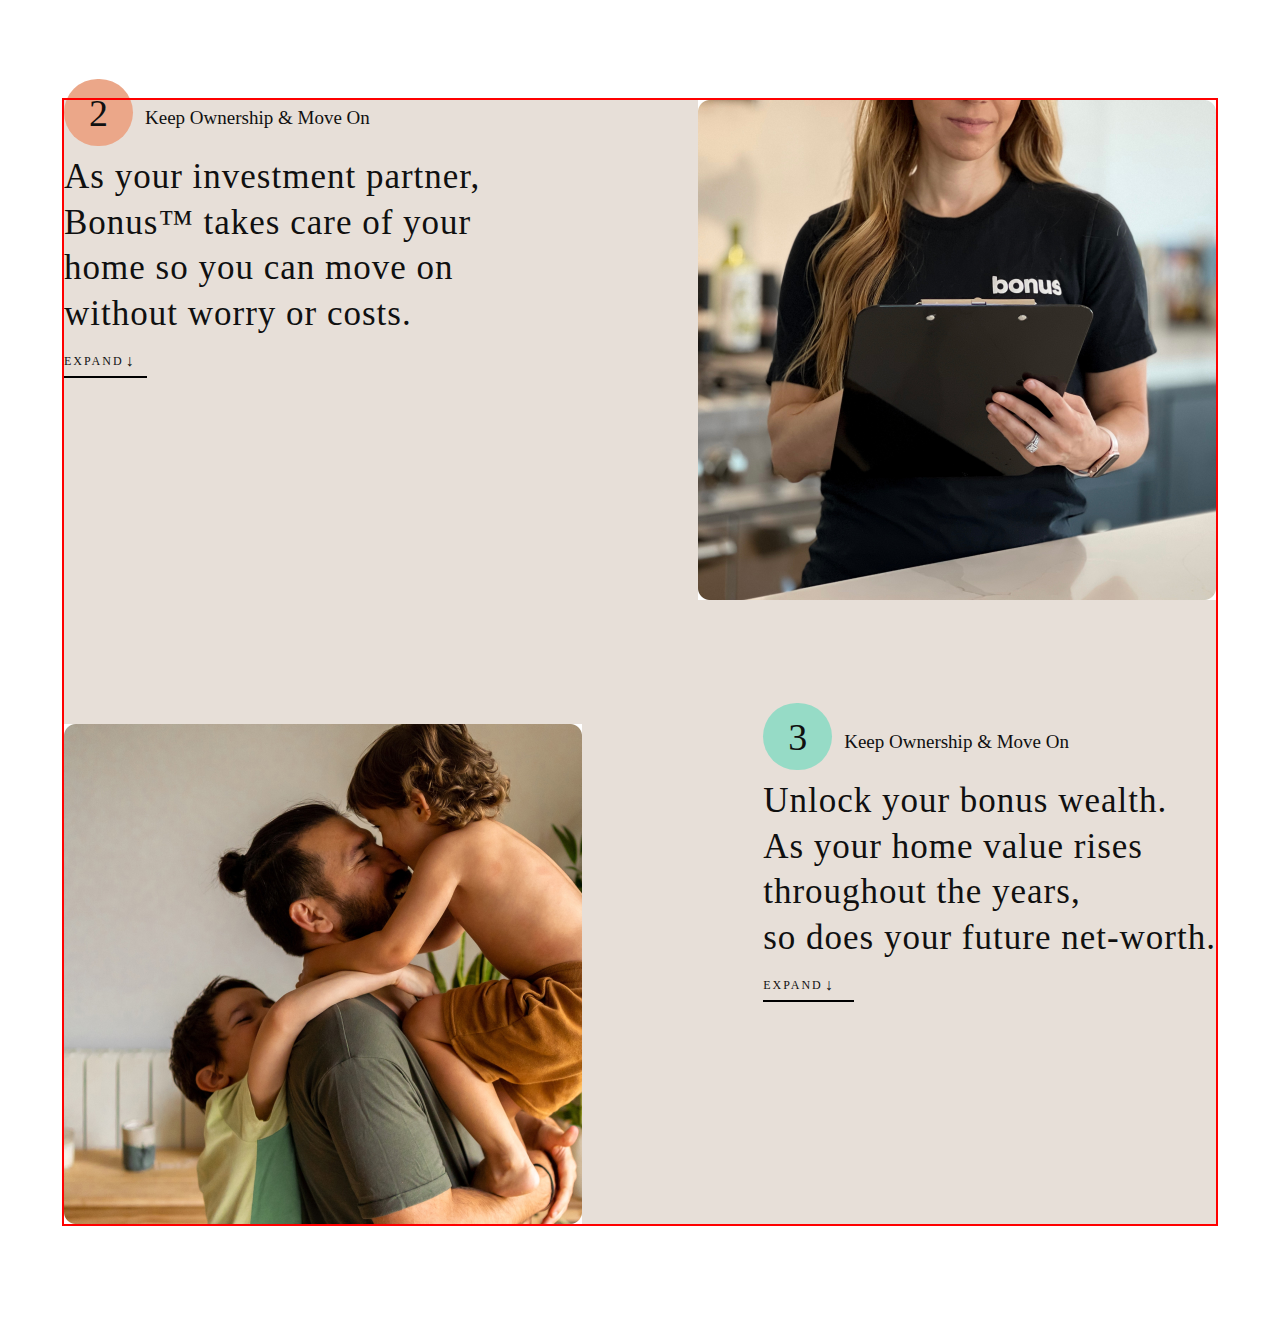
==== Igor/Igor.html @ e0eea165 "commit added igor.html, igor.css, .jpg" ====
<!DOCTYPE html>
<html lang="en">

<head>
    <meta charset="UTF-8">
    <meta name="viewport" content="width=device-width, initial-scale=1.0">
    <title>Document</title>
    <link rel="stylesheet" href="Igor.css">
    <link rel="stylesheet"
        href="@import url(https://fonts.googleapis.com/css?family=Inter:100,200,300,regular,500,600,700,800,900,100italic,200italic,300italic,italic,500italic,600italic,700italic,800italic,900italic);">
</head>

<body>
    <div class="container">
        <section class="section-4">
            <ul>
                <li class="forms">
                    <ul class="forms-container">
                        <li><span class="forms-num">2</span></li>
                        <li>
                            <p class="forms-subheading">Keep Ownership & Move On</p>
                        </li>
                    </ul>
                    <h2 class="forms-heading">As your investment partner, <br> Bonus™ takes care of your <br> home so
                        you can move on
                        <br> without
                        worry or costs.
                    </h2>
                    <details class="forms-details">
                        <summary class="forms-summary">expand</summary>
                        <!-- after -->
                        <p class="forms-text">With Bonus™, your home receives our white-glove management and care.
                            <br> We take care of
                            everything from maintenance,
                            repairs, and all other
                            <br> expenses to optimize the home for long-term value. You can
                            sit back and
                            <br> watch your equity and
                            home's value grow like a stock. Bonus™ guarantees
                            <br> to never come back to you for any
                            money or costs.
                        </p>
                    </details>
                </li>
            </ul>
            <ul>
                <li class="content-img"></li>
            </ul>
        </section>

        <!-- section-5 -->

        <section class="section-5">
            <ul>
                <li class="content-img"></li>
            </ul>
            <ul>
                <li class="forms">
                    <ul class="forms-container">
                        <li><span class="forms-num">3</span></li>
                        <li>
                            <p class="forms-subheading">Keep Ownership & Move On</p>
                        </li>
                    </ul>
                    <h2 class="forms-heading">Unlock your bonus wealth. <br> As your home value rises <br> throughout
                        the years, <br>
                        so does your future net-worth.
                    </h2>
                    <details class="forms-details">
                        <summary class="forms-summary">expand</summary>
                        <!-- after -->
                        <p class="forms-text">As partners in the home, when you win, we win. Bonus™ allows you <br> to
                            keep
                            ownership in the home and keep building equity
                            over the <br> years to cash out later when the home goes up in value. Never miss <br> out on
                            your
                            home's future worth.
                        </p>
                    </details>
                </li>
            </ul>
        </section>
    </div>
</body>

</html>
---- Igor/Igor.css ----
/* genral selectors */

* {
  box-sizing: border-box;
  padding: 0;
  margin: 0;
  font-family: 'Inter', sans-serif;
}

ul {
  list-style: none;
}

.container {
  margin-left: auto;
  margin-right: auto;
  /* width: 1152px; */
  width: 90%;
  outline: 2px solid red;
  margin-top: 100px;
  margin-bottom: 100px;
}

/* section-4 */

.section-4 {
  display: flex;
  /* gap: 144px; */
  justify-content: space-between;
  background-color: #e7dfd8;
}

.section-4 .content-img {
  width: 518px;
  height: 500px;
  background: url(/img/section-4/content.jpg);
  background-size: cover;
  background-repeat: no-repeat;
}

/* forms */

.forms {
  display: flex;
  flex-direction: column;
}

.forms-details {
  margin-top: 9px;
  position: relative;
}

.forms-details::after {
  content: '';
  height: 2px;
  /* width: 100%; */
  width: 20%;
  position: absolute;
  background-color: black;
  position: absolute;
  /* top: 100%; */
  /* left: 0; */
  /* transform: translate(-10%, 430%); */
}

.forms-summary {
  /* white-space: nowrap; */
  width: 72px;
  color: #101010;
  font-family: Inter;
  font-size: 12px;
  font-style: normal;
  font-weight: 400;
  line-height: 30px;
  letter-spacing: 2px;
  text-transform: uppercase;
  position: relative;
  /* outline: 2px solid red; */
}

.forms-summary::after {
  content: '↓';
  transform: rotate(45deg);
  color: #101010;
  font-family: Inter;
  font-size: 16px;
  font-style: normal;
  font-weight: 400;
  line-height: 30px;
  position: absolute;
  transform: translateX(20%);
}

.forms-summary::marker {
  content: '';
}

.forms-container {
  display: flex;
  gap: 12px;
  margin-bottom: 18px;
}

.forms-num {
  color: #101010;
  text-align: center;
  font-family: 'Inter';
  font-size: 38px;
  font-style: normal;
  font-weight: 400;
  line-height: 24px;
  padding: 12.5px 25px;
  border-radius: 100px;
  margin-bottom: 18px;
}

.section-4 .forms-num {
  border-radius: 100px;
  background: #eba789;
}

.forms-subheading {
  color: #101010;
  font-family: Inter;
  font-size: 19px;
  font-style: normal;
  font-weight: 400;
  line-height: 36px; /* 189.474% */
}

.forms-heading {
  color: #101010;
  font-family: Inter;
  font-size: 35px;
  font-style: normal;
  font-weight: 400;
  line-height: 45.632px; /* 130.377% */
  letter-spacing: 1px;
}

.forms-text {
  color: #101010;
  font-family: Inter;
  font-size: 14px;
  font-style: normal;
  font-weight: 400;
  line-height: 22.08px;
  margin-top: 45px;
}

/* section-5 */

.section-5 {
  display: flex;
  justify-content: space-between;
  padding-top: 124px;
  background-color: #e7dfd8;
}

.section-5 .content-img {
  width: 518px;
  height: 500px;
  background: url(/img/section-5/content.jpg);
  background-size: cover;
  background-repeat: no-repeat;
}

.section-5 .forms-num {
  border-radius: 100px;
  background: #96dbc6;
}
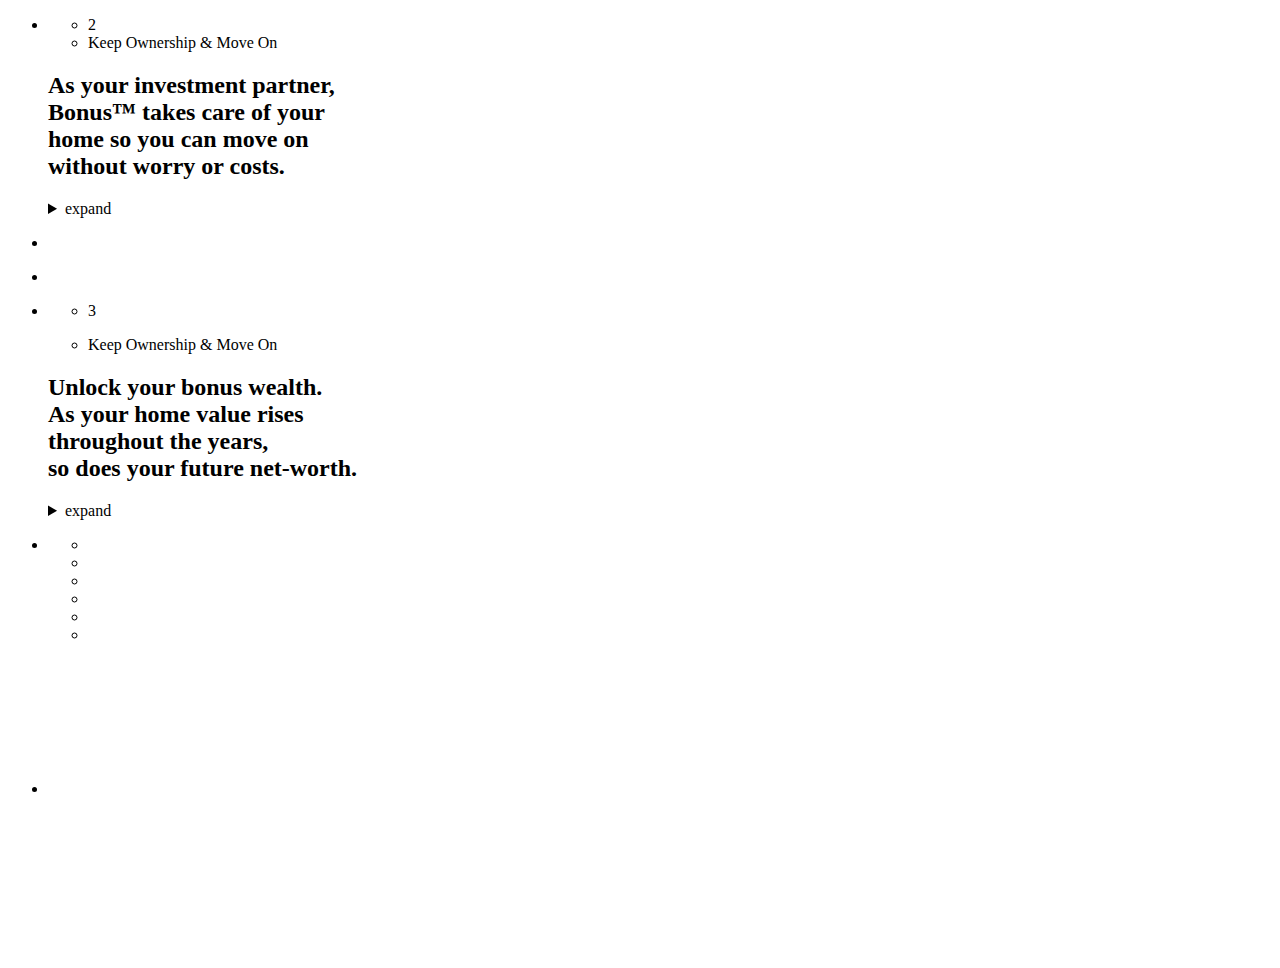
==== commit bcea7bbb: "modified css, html, added .svg, .png" ====
--- a/Igor/Igor.html
+++ b/Igor/Igor.html
@@ -4,8 +4,8 @@
 <head>
     <meta charset="UTF-8">
     <meta name="viewport" content="width=device-width, initial-scale=1.0">
-    <title>Document</title>
-    <link rel="stylesheet" href="Igor.css">
+    <title>Bonus</title>
+    <link rel="stylesheet" href="igor.css">
     <link rel="stylesheet"
         href="@import url(https://fonts.googleapis.com/css?family=Inter:100,200,300,regular,500,600,700,800,900,100italic,200italic,300italic,italic,500italic,600italic,700italic,800italic,900italic);">
 </head>
@@ -17,9 +17,7 @@
                 <li class="forms">
                     <ul class="forms-container">
                         <li><span class="forms-num">2</span></li>
-                        <li>
-                            <p class="forms-subheading">Keep Ownership & Move On</p>
-                        </li>
+                        <li class="forms-subheading">Keep Ownership & Move On</li>
                     </ul>
                     <h2 class="forms-heading">As your investment partner, <br> Bonus™ takes care of your <br> home so
                         you can move on
@@ -29,7 +27,7 @@
                     <details class="forms-details">
                         <summary class="forms-summary">expand</summary>
                         <!-- after -->
-                        <p class="forms-text">With Bonus™, your home receives our white-glove management and care.
+                        <p class="details-text">With Bonus™, your home receives our white-glove management and care.
                             <br> We take care of
                             everything from maintenance,
                             repairs, and all other
@@ -69,7 +67,7 @@
                     <details class="forms-details">
                         <summary class="forms-summary">expand</summary>
                         <!-- after -->
-                        <p class="forms-text">As partners in the home, when you win, we win. Bonus™ allows you <br> to
+                        <p class="details-text">As partners in the home, when you win, we win. Bonus™ allows you <br> to
                             keep
                             ownership in the home and keep building equity
                             over the <br> years to cash out later when the home goes up in value. Never miss <br> out on
@@ -80,6 +78,39 @@
                 </li>
             </ul>
         </section>
+        <section class="section-7">
+            <div class="container">
+                <ul>
+                    <li class="section-7-wraper">
+                        <ul class="questions">
+                            <li class="question-heading"></li>
+                            <li class="question"></li>
+                            <li class="question"></li>
+                            <li class="question"></li>
+                            <li class="question"></li>
+                            <li class="question"></li>
+                        </ul>
+                    </li>
+                    <li class="house-bg">
+                        <svg class="house-left">
+                            <use href="symbol-defs.svg#house"></use>
+                        </svg>
+                        <svg class="eye-right">
+                            <use href="symbol-defs.svg#ellipse"></use>
+                        </svg>
+                        <svg class="house-right">
+                            <use href="symbol-defs.svg#house"></use>
+                        </svg>
+                        <svg class="eye-left">
+                            <use href="symbol-defs.svg#ellipse"></use>
+                        </svg>
+                        <svg class="smile">
+                            <use href="symbol-defs.svg#smile"></use>
+                        </svg>
+                    </li>
+                </ul>
+            </div>
+        </section>
     </div>
 </body>
 
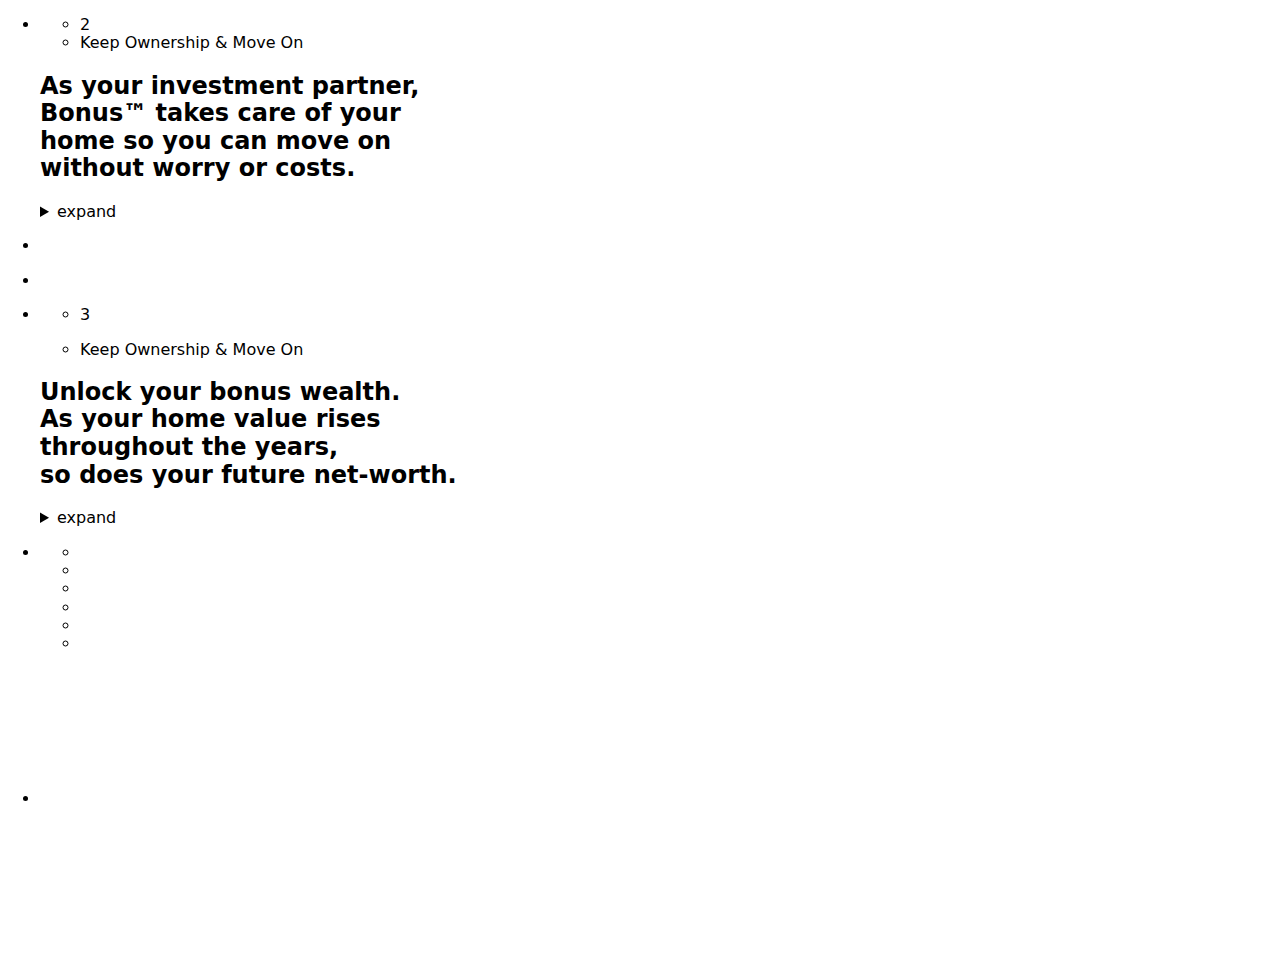
==== commit 5b466126: "modified html, added .ico" ====
--- a/Igor/Igor.html
+++ b/Igor/Igor.html
@@ -5,7 +5,9 @@
     <meta charset="UTF-8">
     <meta name="viewport" content="width=device-width, initial-scale=1.0">
     <title>Bonus</title>
+    <link rel="icon" href="img/website-icon.ico">
     <link rel="stylesheet" href="igor.css">
+    <link rel="stylesheet" href="https://cdnjs.cloudflare.com/ajax/libs/modern-normalize/3.0.1/modern-normalize.css">
     <link rel="stylesheet"
         href="@import url(https://fonts.googleapis.com/css?family=Inter:100,200,300,regular,500,600,700,800,900,100italic,200italic,300italic,italic,500italic,600italic,700italic,800italic,900italic);">
 </head>
